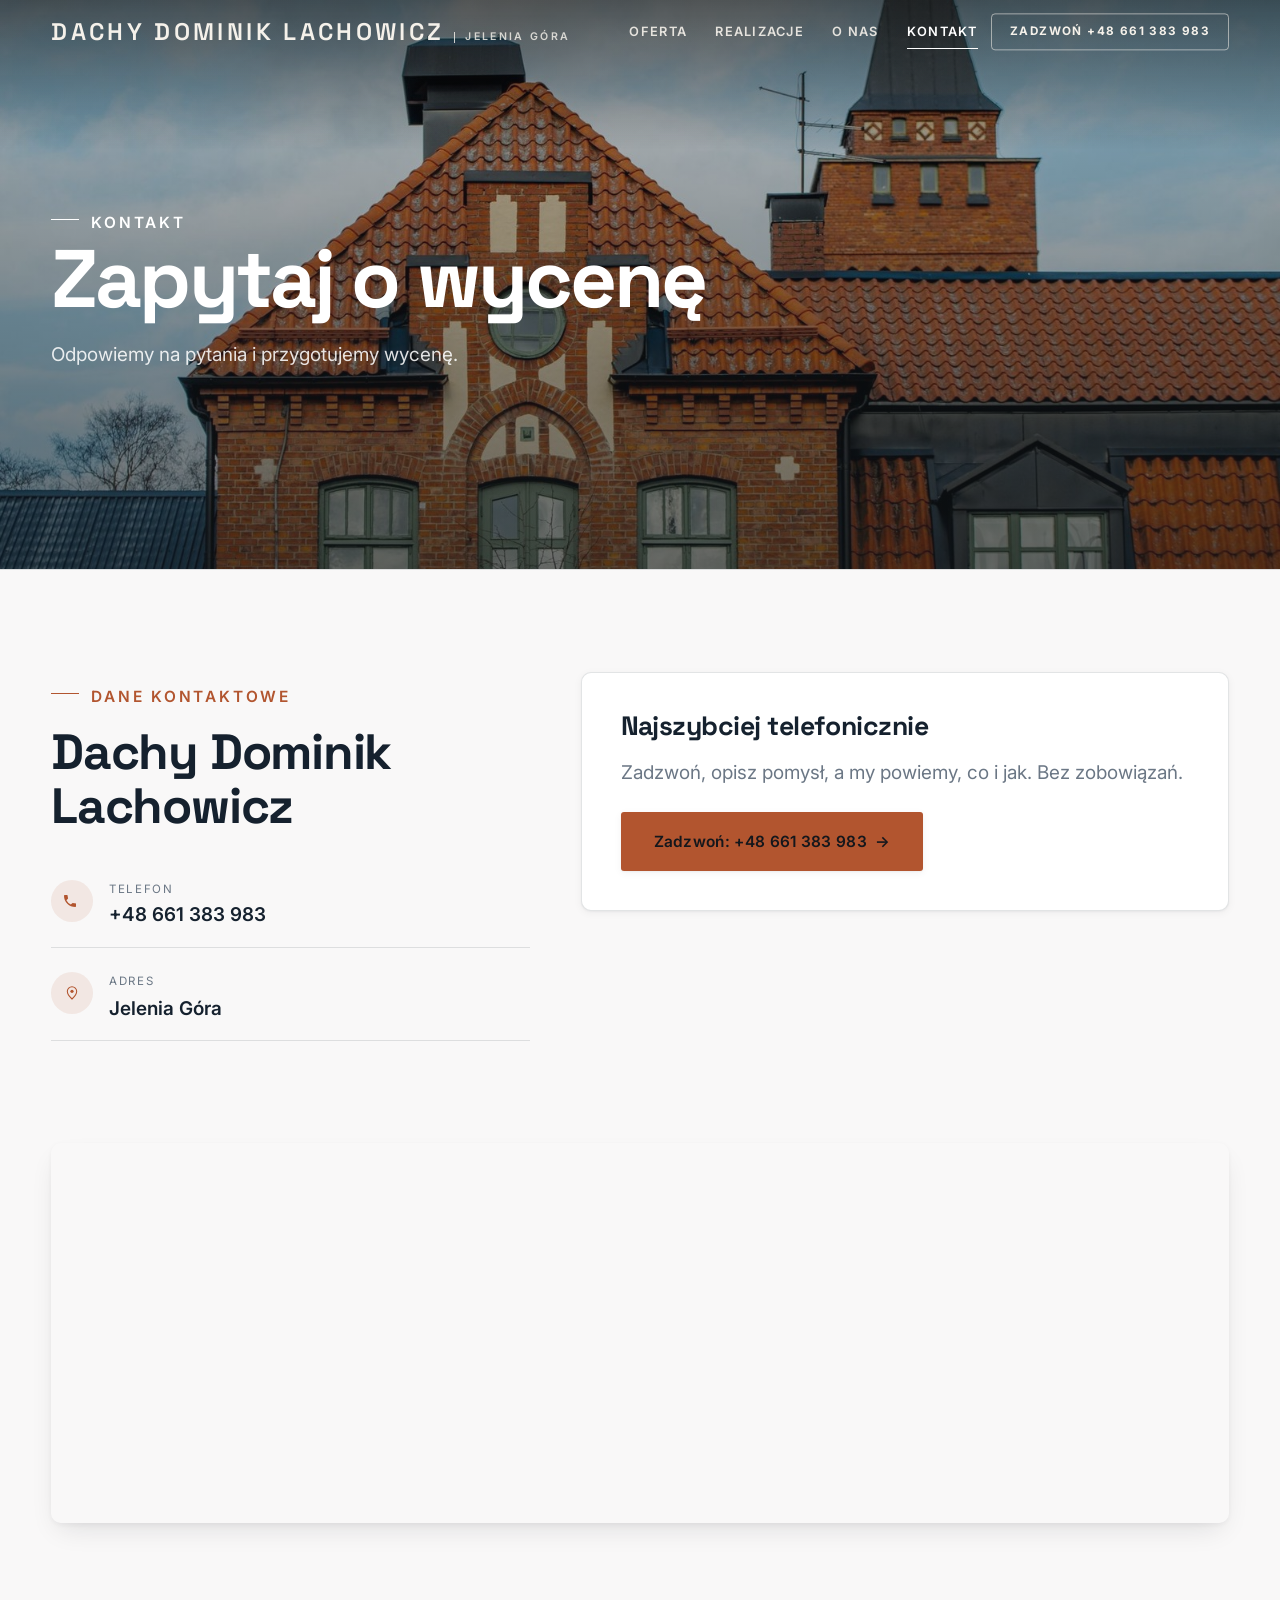
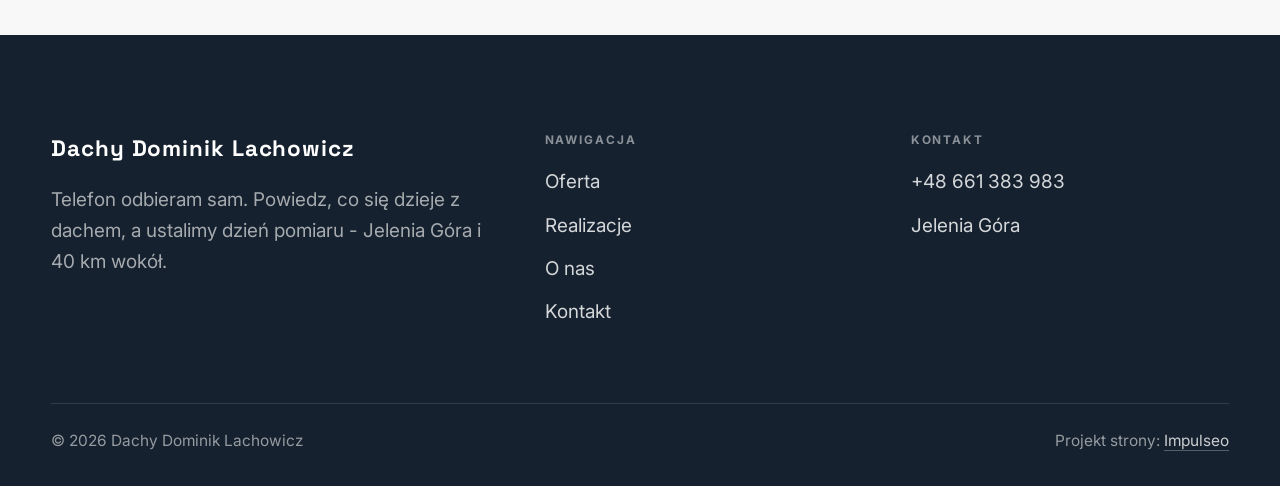
==== kontakt.html @ e2b8b0da "Strona demo: dachy-dominik-lachowicz" ====
<!DOCTYPE html>
<html lang="pl">
<head>
<meta charset="UTF-8">
<meta name="viewport" content="width=device-width, initial-scale=1.0">
<title>Kontakt - Dachy Dominik Lachowicz</title>
<meta name="description" content="Kontakt Dachy Dominik Lachowicz - Jelenia Góra">
<link rel="preconnect" href="https://fonts.googleapis.com">
<link rel="preconnect" href="https://fonts.gstatic.com" crossorigin>
<link href="https://fonts.googleapis.com/css2?family=Space+Grotesk:wght@500;600;700&family=Inter:wght@400;500;600&display=swap" rel="stylesheet">
<link rel="stylesheet" href="assets/styles.css">
</head>
<body>

<header class="nav">
  <div class="wrap nav-inner">
    <a class="brand" href="index.html"><span class="name">Dachy Dominik Lachowicz</span><span class="sub">Jelenia Góra</span></a>
    <nav class="nav-links">
      <a href="oferta.html">Oferta</a>
      <a href="realizacje.html">Realizacje</a>
      <a href="o-nas.html">O nas</a>
      <a href="kontakt.html" class="active">Kontakt</a>
      <a href="tel:+48661383983" class="btn btn-accent">Zadzwoń +48 661 383 983</a>
    </nav>
    <button class="nav-toggle" aria-label="Menu"><span></span><span></span><span></span></button>
  </div>
</header>

<section class="pagehead">
  <img src="img/g7.jpg" alt="Dachy Dominik Lachowicz - Zapytaj o wycenę">
  <div class="wrap">
    <span class="eyebrow">Kontakt</span>
    <h1>Zapytaj o wycenę</h1>
    <p>Odpowiemy na pytania i przygotujemy wycenę.</p>
  </div>
</section>
<section>
  <div class="wrap contact-grid">
    <div class="reveal">
      <span class="eyebrow">Dane kontaktowe</span>
      <h2 style="margin:var(--space-4) 0 var(--space-6)">Dachy Dominik Lachowicz</h2>
      <div class="info-list">
        <div class="info-row"><div class="ic"><svg class="ico-tel" width="16" height="16" viewBox="0 0 24 24" fill="none" aria-hidden="true"><path d="M6.6 10.8a15.5 15.5 0 0 0 6.6 6.6l2.2-2.2a1 1 0 0 1 1-.24 11.4 11.4 0 0 0 3.6.58 1 1 0 0 1 1 1V20a1 1 0 0 1-1 1A17 17 0 0 1 3 4a1 1 0 0 1 1-1h3.5a1 1 0 0 1 1 1c0 1.25.2 2.46.58 3.6a1 1 0 0 1-.25 1l-2.23 2.2Z" fill="currentColor"/></svg></div><div><div class="lbl">Telefon</div><a class="val" href="tel:+48661383983">+48 661 383 983</a></div></div>
        <div class="info-row"><div class="ic"><svg class="ico-pin" width="16" height="16" viewBox="0 0 24 24" fill="none" aria-hidden="true"><path d="M12 21s7-6.1 7-11.5A7 7 0 0 0 5 9.5C5 14.9 12 21 12 21Z" stroke="currentColor" stroke-width="1.6" fill="none"/><circle cx="12" cy="9.5" r="2.4" fill="currentColor"/></svg></div><div><div class="lbl">Adres</div><div class="val">Jelenia Góra</div></div></div>
      </div>
    </div>
    <div class="reveal">
      <div class="form">
        <h3 style="margin-bottom:var(--space-4)">Najszybciej telefonicznie</h3>
        <p class="muted" style="margin-bottom:var(--space-5)">Zadzwoń, opisz pomysł, a my powiemy, co i jak. Bez zobowiązań.</p>
        <a href="tel:+48661383983" class="btn btn-accent" style="justify-content:center">Zadzwoń: +48 661 383 983 <span class="arr">→</span></a>
      </div>
    </div>
  </div>
</section>
<section style="padding-top:0">
  <div class="wrap reveal">
    <iframe class="map" title="Dachy Dominik Lachowicz - Jelenia Góra" src="https://maps.google.com/maps?q=Dachy%20Dominik%20Lachowicz%20Jelenia%20G%C3%B3ra&z=15&output=embed" loading="lazy" referrerpolicy="no-referrer-when-downgrade"></iframe>
  </div>
</section>

<footer>
  <div class="wrap">
    <div class="foot-grid">
      <div class="foot-brand">
        <div class="name">Dachy Dominik Lachowicz</div>
        <p>Telefon odbieram sam. Powiedz, co się dzieje z dachem, a ustalimy dzień pomiaru - Jelenia Góra i 40 km wokół.</p>
      </div>
      <div class="foot-col">
        <h4>Nawigacja</h4>
        <a href="oferta.html">Oferta</a>
        <a href="realizacje.html">Realizacje</a>
        <a href="o-nas.html">O nas</a>
        <a href="kontakt.html">Kontakt</a>
      </div>
      <div class="foot-col">
        <h4>Kontakt</h4>
        <a href="tel:+48661383983">+48 661 383 983</a>
        <p>Jelenia Góra</p>
      </div>
    </div>
    <div class="foot-bot">
      <span>© 2026 Dachy Dominik Lachowicz</span>
      <span>Projekt strony: <a class="foot-credit" href="https://impulseo.pl" target="_blank" rel="noopener">Impulseo</a></span>
    </div>
  </div>
</footer>
<div class="sticky-call"><a class="sc-call" href="tel:+48661383983"><svg class="ico-tel" width="16" height="16" viewBox="0 0 24 24" fill="none" aria-hidden="true"><path d="M6.6 10.8a15.5 15.5 0 0 0 6.6 6.6l2.2-2.2a1 1 0 0 1 1-.24 11.4 11.4 0 0 0 3.6.58 1 1 0 0 1 1 1V20a1 1 0 0 1-1 1A17 17 0 0 1 3 4a1 1 0 0 1 1-1h3.5a1 1 0 0 1 1 1c0 1.25.2 2.46.58 3.6a1 1 0 0 1-.25 1l-2.23 2.2Z" fill="currentColor"/></svg> Zadzwoń</a><a class="sc-quote" href="kontakt.html">Bezpłatna wycena</a></div>

<script src="assets/main.js"></script>
</body>
</html>
---- assets/styles.css ----
/* ============================================================
   STOLBASZ — premium, architektoniczny B2B fit-out
   Jasna paleta, zero brązu. System wg premium-web-craft.
   Projekt strony: Impulseo (impulseo.pl)
   ============================================================ */

:root{
  /* PALETA — jasna, architektoniczna, chłodna */
  --paper:#F4F6F8;          /* główne tło */
  --paper-2:#E7EBEF;        /* sekcje alternatywne (chłodny jasny szary) */
  --paper-3:#E7EBEF;        /* delikatne wypełnienia */
  --ink:#15212E;            /* tekst główny — chłodny grafit */
  --ink-soft:#243443;       /* nagłówki drugorzędne */
  --muted:#6B7785;          /* tekst poboczny */
  --line:rgba(21,33,46,.12);/* hairline */
  --accent:#E8A317;         /* stonowany petrol-slate — jedyny akcent */
  --accent-d:#C9870C;
  --accent-soft:rgba(232,163,23,.10);
  --dark:#15212E;           /* sekcje ciemne (stopka/CTA) */

  /* ODSTĘPY — skala 4/8 */
  --space-1:4px; --space-2:8px; --space-3:12px; --space-4:16px; --space-5:24px;
  --space-6:32px; --space-7:48px; --space-8:64px; --space-9:96px; --space-10:128px;

  /* TYPOGRAFIA — fluid clamp() (skala podbita 16.07.2026: większe, czytelniejsze litery — uwaga Adama) */
  --text-sm:clamp(.9rem,.87rem + .12vw,1rem);
  --text-base:clamp(1.08rem,1.04rem + .18vw,1.2rem);
  --text-lg:clamp(1.24rem,1.15rem + .34vw,1.44rem);
  --text-h3:clamp(1.34rem,1.22rem + .55vw,1.66rem);
  --text-h2:clamp(2.1rem,1.66rem + 2.1vw,3.1rem);
  --text-h1:clamp(2.9rem,2.1rem + 4vw,5.1rem);

  /* PROMIENIE — architektoniczne, raczej ostre */
  --r-sm:3px; --r-md:6px; --r-lg:10px;

  /* RUCH */
  --ease:cubic-bezier(.25,.46,.45,.94); --dur:.24s;

  /* CIENIE — miękkie, warstwowe */
  --sh-sm:0 1px 2px rgba(16,24,32,.04), 0 2px 8px rgba(16,24,32,.05);
  --sh-md:0 2px 6px rgba(16,24,32,.05), 0 12px 28px -8px rgba(16,24,32,.12);
  --sh-lg:0 6px 14px rgba(16,24,32,.07), 0 26px 56px -18px rgba(16,24,32,.22);

  --hairline:1px solid var(--line);

  --font-display:'Space Grotesk','Inter',sans-serif;
  --font-body:'Inter',sans-serif;
}

*{box-sizing:border-box;margin:0;padding:0}
html{scroll-behavior:smooth}
body{
  font-family:var(--font-body);
  font-size:var(--text-base);
  line-height:1.65;
  color:var(--ink);
  background:var(--paper);
  -webkit-font-smoothing:antialiased;
  text-rendering:optimizeLegibility;
}
img{max-width:100%;display:block}
a{color:inherit;text-decoration:none}

.wrap{width:min(92%,1180px);margin-inline:auto}
section{padding-block:clamp(52px,6.5vw,96px)}

h1,h2,h3{font-family:var(--font-display);font-weight:700;line-height:1.08;letter-spacing:-.02em;color:var(--ink)}
h1{font-size:var(--text-h1);letter-spacing:-.035em}
h2{font-size:var(--text-h2);letter-spacing:-.025em}
h3{font-size:var(--text-h3)}
p{max-width:65ch}

.eyebrow{
  font-family:var(--font-body);
  font-size:var(--text-sm);
  font-weight:600;
  letter-spacing:.18em;
  text-transform:uppercase;
  color:var(--accent);
  display:inline-flex;align-items:center;gap:var(--space-3);
}
/* flex:none + margin-top = kreska trzyma się PIERWSZEJ linii. Wcześniej align-items:center
   centrowało ją względem całego bloku i przy zawinięciu (długi kicker typu
   „…WNĘTRZ · LESZNO · OD 2019") druga linia lądowała z brzydkim wcięciem. */
.eyebrow{align-items:flex-start}
.eyebrow>*,.eyebrow{text-wrap:balance}   /* dlugi kicker lamal sie na sierote typu samo „2019" w drugiej linii */
.eyebrow::before{content:"";width:28px;height:1px;background:var(--accent);display:inline-block;flex:none;margin-top:.62em}

.muted{color:var(--muted)}
.lead{font-size:var(--text-lg);line-height:1.55;color:var(--ink-soft);max-width:50ch}

/* ---------- BUTTONS ---------- */
.btn{
  display:inline-flex;align-items:center;gap:var(--space-2);
  font-weight:600;font-size:var(--text-sm);letter-spacing:.02em;
  padding:var(--space-4) var(--space-6);
  border-radius:var(--r-sm);
  transition:transform var(--dur) var(--ease),box-shadow var(--dur) var(--ease),background var(--dur) var(--ease);
  cursor:pointer;border:1px solid transparent;
}
.btn-accent{background:var(--accent);color:#fff;box-shadow:var(--sh-sm)}
.btn-accent:hover{background:var(--accent-d);transform:translateY(-2px);box-shadow:var(--sh-md)}
.btn-accent:active{transform:translateY(0);box-shadow:var(--sh-sm)}
.btn-ghost{background:transparent;color:var(--ink);border-color:var(--line)}
.btn-ghost:hover{border-color:var(--accent);color:var(--accent);transform:translateY(-2px)}
.btn-light{background:#fff;color:var(--ink);box-shadow:var(--sh-sm)}
.btn-light:hover{transform:translateY(-2px);box-shadow:var(--sh-md)}
.btn .arr{transition:transform var(--dur) var(--ease)}
.btn:hover .arr{transform:translateX(4px)}

/* ---------- NAV ---------- */
.nav{
  position:sticky;top:0;z-index:50;
  background:color-mix(in srgb,var(--paper) 88%,transparent);
  backdrop-filter:saturate(140%) blur(10px);
  border-bottom:var(--hairline);
}
.nav-inner{display:flex;align-items:center;justify-content:space-between;height:72px}
.brand{display:flex;flex-direction:column;line-height:1}
.brand .name{font-family:var(--font-display);font-weight:800;font-size:1.35rem;letter-spacing:.04em}
.brand .sub{font-size:.62rem;letter-spacing:.34em;text-transform:uppercase;color:var(--muted);margin-top:5px}
.nav-links{display:flex;align-items:center;gap:var(--space-6)}
.nav-links a{font-size:var(--text-sm);font-weight:500;color:var(--ink-soft);position:relative;padding-block:4px;transition:color var(--dur) var(--ease)}
.nav-links a::after{content:"";position:absolute;left:0;bottom:0;width:0;height:1.5px;background:var(--accent);transition:width var(--dur) var(--ease)}
.nav-links a:hover,.nav-links a.active{color:var(--ink)}
.nav-links a:hover::after,.nav-links a.active::after{width:100%}
.nav-links .btn{padding:var(--space-2) var(--space-5)}
/* przyciski w nav: właściwy kolor (przebij .nav-links a) + bez podkreślenia */
.nav-links a.btn-accent{color:#fff}
.nav-links a.btn-ghost,.nav-links a.btn-light{color:var(--ink)}
.nav-links a.btn::after{display:none}
.nav-toggle{display:none;background:none;border:none;cursor:pointer;flex-direction:column;gap:5px;padding:8px}
.nav-toggle span{width:24px;height:2px;background:var(--ink);transition:var(--dur)}

/* ---------- HERO (split) ---------- */
.hero{position:relative;overflow:hidden;border-bottom:var(--hairline)}
.hero-grid{display:grid;grid-template-columns:1.05fr .95fr;gap:clamp(24px,4vw,60px);align-items:center;
  padding-block:clamp(36px,4.5vw,64px)}
.hero-copy .eyebrow{margin-bottom:var(--space-5)}
.hero-copy h1{margin-bottom:var(--space-5)}
.hero-copy .lead{margin-bottom:var(--space-7)}
.hero-actions{display:flex;flex-wrap:wrap;gap:var(--space-4)}
.hero-art{position:relative;aspect-ratio:4/3;border-radius:var(--r-lg);overflow:hidden;box-shadow:var(--sh-lg)}
.hero-art img{width:100%;height:100%;object-fit:cover}
.hero-art::after{content:"";position:absolute;inset:0;background:linear-gradient(180deg,transparent 55%,rgba(18,24,28,.28))}
.hero-badge{position:absolute;left:var(--space-5);bottom:var(--space-5);z-index:2;
  background:rgba(252,252,251,.94);backdrop-filter:blur(4px);
  border-radius:var(--r-md);padding:var(--space-4) var(--space-5);box-shadow:var(--sh-md);max-width:78%}
.hero-badge strong{display:block;font-family:var(--font-display);font-size:1rem;letter-spacing:-.01em}
.hero-badge span{font-size:var(--text-sm);color:var(--muted)}

/* ---------- HERO duży / kinowy (strona główna) ---------- */
.hero-cine{position:relative;min-height:clamp(560px,82vh,840px);min-height:clamp(560px,82svh,840px);display:flex;align-items:center;overflow:hidden;border-bottom:var(--hairline)}
.hero-cine>img{position:absolute;inset:0;width:100%;height:100%;object-fit:cover;z-index:0}
.hero-cine::after{content:"";position:absolute;inset:0;z-index:1;
  background:linear-gradient(95deg,rgba(13,18,23,.86) 0%,rgba(13,18,23,.64) 32%,rgba(13,18,23,.24) 62%,rgba(13,18,23,.04) 100%)}
.hero-cine .wrap{position:relative;z-index:2;padding-block:var(--space-8)}
.hero-cine .hero-copy{max-width:660px}
.hero-cine .eyebrow{color:#fff;margin-bottom:var(--space-5)}
.hero-cine .eyebrow::before{background:#fff}
.hero-cine h1{color:#fff;margin-bottom:var(--space-5);font-size:clamp(2.9rem,2rem + 4.4vw,5.2rem);text-wrap:balance}
.hero-cine .lead{color:rgba(255,255,255,.92);max-width:48ch;margin-bottom:var(--space-7)}
.hero-cine .hero-actions{display:flex;flex-wrap:wrap;gap:var(--space-4)}
/* NISKIE OKNO (laptop z dokiem i paskami przeglądarki ma ~700-780 px wysokości widoku):
   H1 do 5.2rem + długi lead nie mieściły się i przyciski wypadały POD krawędź ekranu -
   klient widział stronę bez ani jednego CTA. Skalujemy w dół, zamiast przycinać treść. */
@media(min-width:821px) and (max-height:820px){
  .hero-cine{min-height:clamp(520px,94svh,780px)}
  .hero-cine .wrap{padding-block:var(--space-6)}
  .hero-cine h1{font-size:clamp(2.2rem,1.5rem + 2.6vw,3.6rem);margin-bottom:var(--space-4)}
  .hero-cine .eyebrow{margin-bottom:var(--space-4)}
  .hero-cine .lead{margin-bottom:var(--space-5);max-width:44ch}
}
@media(max-width:680px){
  .hero-cine{min-height:clamp(520px,76vh,640px);min-height:clamp(520px,76svh,640px);align-items:flex-end}
  .hero-cine::after{background:linear-gradient(0deg,rgba(13,18,23,.9) 6%,rgba(13,18,23,.45) 55%,rgba(13,18,23,.25) 100%)}
  .hero-cine .wrap{padding-bottom:var(--space-9)}
  /* TELEFON (~90% oglądających): lead potrafił zająć 8 linii i zepchnąć CTA poza pierwszy ekran.
     Zwężamy interlinię i skalę - treści nie ucinamy, bo to ona sprzedaje. */
  .hero-cine .lead{font-size:.98rem;line-height:1.5;margin-bottom:var(--space-5)}
  .hero-cine .eyebrow{font-size:.72rem;letter-spacing:.13em;margin-bottom:var(--space-4)}
  .hero-cine .eyebrow::before{width:20px}
  .hero-cine h1{margin-bottom:var(--space-4)}
}

/* full-bleed hero variant (podstrony) */
.pagehead{position:relative;min-height:46vh;min-height:46svh;display:flex;align-items:flex-end;overflow:hidden;border-bottom:var(--hairline)}
.pagehead img{position:absolute;inset:0;width:100%;height:100%;object-fit:cover}
.pagehead::after{content:"";position:absolute;inset:0;background:linear-gradient(180deg,rgba(18,24,28,.25),rgba(18,24,28,.62))}
.pagehead .wrap{position:relative;z-index:2;padding-block:var(--space-9);color:#fff}
.pagehead h1{color:#fff;max-width:18ch}
.pagehead .eyebrow{color:#fff}
.pagehead .eyebrow::before{background:#fff}
.pagehead p{color:rgba(255,255,255,.86);margin-top:var(--space-4);max-width:54ch}

/* ---------- STRIP (pasek skrótów / liczby) ---------- */
.strip{background:var(--dark);color:#fff}
.strip .wrap{display:grid;grid-template-columns:repeat(4,1fr);gap:var(--space-6);padding-block:var(--space-8)}
.strip .item .k{font-family:var(--font-display);font-size:clamp(1.6rem,1.2rem + 1.4vw,2.4rem);font-weight:800;letter-spacing:-.02em;color:#fff}
.strip .item .v{font-size:var(--text-sm);color:rgba(255,255,255,.66);margin-top:var(--space-2);line-height:1.45}
.strip .item{border-left:2px solid var(--accent);padding-left:var(--space-5)}

/* ---------- SECTION HEAD ---------- */
.head{max-width:48rem;margin-bottom:var(--space-8)}
.head.center{margin-inline:auto;text-align:center}
.head .eyebrow{margin-bottom:var(--space-4)}
.head h2{margin-bottom:var(--space-4)}
.head p{color:var(--muted);font-size:var(--text-lg);line-height:1.55}
.head.center p{margin-inline:auto}

/* ---------- INTRO SPLIT ---------- */
.split{display:grid;grid-template-columns:.92fr 1.08fr;gap:clamp(28px,5vw,80px);align-items:center}
.split.rev{grid-template-columns:1.08fr .92fr}
.split.rev .split-art{order:-1}
.split-art{position:relative;aspect-ratio:5/4;border-radius:var(--r-lg);overflow:hidden;box-shadow:var(--sh-lg)}
.split-art img{width:100%;height:100%;object-fit:cover}
.split-copy h2{margin-bottom:var(--space-5)}
.split-copy p+p{margin-top:var(--space-4)}
.split-copy .btn{margin-top:var(--space-6)}

/* ---------- SERVICES (zakres) ---------- */
.svc-grid{display:grid;grid-template-columns:repeat(auto-fit,minmax(280px,1fr));gap:var(--space-5)}
.svc{background:#fff;border:var(--hairline);border-radius:var(--r-md);padding:var(--space-7) var(--space-6);
  transition:transform var(--dur) var(--ease),box-shadow var(--dur) var(--ease),border-color var(--dur) var(--ease);
  position:relative;overflow:hidden}
.svc::before{content:"";position:absolute;left:0;top:0;width:3px;height:0;background:var(--accent);transition:height var(--dur) var(--ease)}
.svc:hover{transform:translateY(-4px);box-shadow:var(--sh-md);border-color:transparent}
.svc:hover::before{height:100%}
.svc .ic{font-family:var(--font-display);font-size:.8rem;font-weight:700;letter-spacing:.12em;color:var(--accent);margin-bottom:var(--space-4)}
.svc h3{margin-bottom:var(--space-3);font-size:1.22rem}
.svc p{color:var(--muted);font-size:var(--text-base);line-height:1.6}

/* big detailed service rows */
.svc-row{display:grid;grid-template-columns:.8fr 1.2fr;gap:clamp(20px,4vw,60px);align-items:center;padding-block:var(--space-8)}
.svc-row+.svc-row{border-top:var(--hairline)}
.svc-row.rev{grid-template-columns:1.2fr .8fr}
/* Naprzemienny układ wierszy oferty: co drugi wiersz ma zdjęcie po PRAWEJ.
   Było `order:-1` — martwy kod, bo zdjęcie i tak jest pierwszym dzieckiem w HTML,
   więc wszystkie wiersze wyglądały identycznie (zdjęcie zawsze z lewej), a `rev`
   zmieniało tylko szerokość kolumn. Znalezione 29.07.2026 przy różnicowaniu kierunków
   animacji (pomiar pozycji: art.mid 390/502 przy row.mid 756 — zawsze lewa strona). */
.svc-row.rev .svc-row-art{order:2}
.svc-row-art{aspect-ratio:4/3;border-radius:var(--r-md);overflow:hidden;box-shadow:var(--sh-md)}
.svc-row-art img{width:100%;height:100%;object-fit:cover}
.svc-row h3{font-size:1.5rem;margin-bottom:var(--space-4)}
.svc-row .num{font-family:var(--font-display);font-size:.85rem;font-weight:700;letter-spacing:.14em;color:var(--accent);display:block;margin-bottom:var(--space-3)}
.svc-row ul{list-style:none;margin-top:var(--space-4);display:flex;flex-direction:column;gap:var(--space-2)}
.svc-row li{position:relative;padding-left:var(--space-5);color:var(--muted);font-size:var(--text-base)}
.svc-row li::before{content:"";position:absolute;left:0;top:.62em;width:8px;height:1px;background:var(--accent)}

/* ---------- GALLERY (realizacje) ---------- */
.gallery{display:grid;grid-template-columns:repeat(12,1fr);gap:var(--space-4);grid-auto-rows:200px}
/* GALERIA MASONRY — pionowe zdjęcia (portrety beauty/wellness) bez przycinania: kolumny, height auto */
.gallery-masonry{column-count:3;column-gap:var(--space-4)}
@media(max-width:900px){.gallery-masonry{column-count:2}}
@media(max-width:560px){.gallery-masonry{column-count:1}}
.gallery-masonry .m-tile{break-inside:avoid;margin:0 0 var(--space-4);padding:0;position:relative;overflow:hidden;border-radius:var(--r-md);border:1px solid var(--line)}
.gallery-masonry .m-tile img{width:100%;height:auto;display:block}
.gallery-masonry .m-tile .cap{position:absolute;left:0;right:0;bottom:0;padding:var(--space-4);color:#fff;background:linear-gradient(0deg,rgba(0,0,0,.55),transparent);font-size:var(--text-sm)}
.gallery-masonry .m-tile .cap small{display:block;font-weight:400;opacity:.78;letter-spacing:.04em;text-transform:uppercase;font-size:.66rem;margin-top:3px}
.tile{position:relative;overflow:hidden;border-radius:var(--r-md);box-shadow:var(--sh-sm);
  transition:transform var(--dur) var(--ease),box-shadow var(--dur) var(--ease)}
.tile img{width:100%;height:100%;object-fit:cover;transition:transform .6s var(--ease)}
.tile:hover{box-shadow:var(--sh-md)}
.tile:hover img{transform:scale(1.05)}
.tile .cap{position:absolute;left:0;right:0;bottom:0;padding:var(--space-5) var(--space-4) var(--space-4);
  background:linear-gradient(transparent,rgba(18,24,28,.78));color:#fff;
  font-size:var(--text-sm);font-weight:600;letter-spacing:.01em;
  opacity:0;transform:translateY(8px);transition:var(--dur) var(--ease)}
.tile:hover .cap{opacity:1;transform:translateY(0)}
.tile .cap small{display:block;font-weight:400;opacity:.78;letter-spacing:.04em;text-transform:uppercase;font-size:.66rem;margin-top:3px}
/* bento spans */
.t-wide{grid-column:span 6}
.t-tall{grid-column:span 6;grid-row:span 2}
.t-std{grid-column:span 6}
.t-third{grid-column:span 4}
.t-two3{grid-column:span 8}

/* ---------- TRUST / WIARYGODNOŚĆ ---------- */
.trust{background:var(--paper-2)}
.trust-grid{display:grid;grid-template-columns:repeat(auto-fit,minmax(240px,1fr));gap:var(--space-5);margin-top:var(--space-7)}
.trust-card{background:#fff;border-radius:var(--r-md);padding:var(--space-7) var(--space-6);box-shadow:var(--sh-sm);border-top:3px solid var(--accent)}
.trust-card .big{font-family:var(--font-display);font-size:clamp(1.8rem,1.3rem + 1.6vw,2.6rem);font-weight:800;letter-spacing:-.02em;color:var(--ink);line-height:1}
.trust-card h3{font-size:1.12rem;margin:var(--space-3) 0 var(--space-2)}
.trust-card p{color:var(--muted);font-size:var(--text-base);line-height:1.55}

/* ---------- CTA band ---------- */
.cta{background:var(--dark);color:#fff;position:relative;overflow:hidden}
.cta .wrap{display:grid;grid-template-columns:1.4fr .6fr;gap:var(--space-7);align-items:center;position:relative;z-index:2}
.cta h2{color:#fff;max-width:20ch}
.cta p{color:rgba(255,255,255,.74);margin-top:var(--space-4)}
.cta-actions{display:flex;flex-direction:column;gap:var(--space-3);align-items:flex-start}
.cta::before{content:"";position:absolute;right:-80px;top:-80px;width:360px;height:360px;border-radius:50%;
  background:radial-gradient(circle,var(--accent-soft),transparent 70%)}

/* ---------- CONTACT ---------- */
.contact-grid{display:grid;grid-template-columns:.85fr 1.15fr;gap:clamp(28px,4vw,56px);align-items:start}
.info-list{display:flex;flex-direction:column;gap:var(--space-2)}
.info-row{display:flex;gap:var(--space-4);align-items:flex-start;padding-block:var(--space-4);border-bottom:var(--hairline)}
.info-row .ic{flex:none;width:42px;height:42px;display:grid;place-items:center;border-radius:50%;
  background:var(--accent-soft);color:var(--accent);font-size:1.05rem}
.info-row .lbl{font-size:.72rem;letter-spacing:.14em;text-transform:uppercase;color:var(--muted)}
.info-row .val{font-weight:600;font-size:var(--text-base);margin-top:2px}
.info-row a.val:hover{color:var(--accent)}
.map{border:none;border-radius:var(--r-lg);box-shadow:var(--sh-md);width:100%;height:100%;min-height:380px;filter:grayscale(.2) contrast(1.02)}
.form{background:#fff;border:var(--hairline);border-radius:var(--r-lg);padding:clamp(24px,3vw,40px);box-shadow:var(--sh-sm)}
.form .fld{margin-bottom:var(--space-5)}
.form label{display:block;font-size:var(--text-sm);font-weight:600;margin-bottom:var(--space-2)}
.form input,.form textarea{width:100%;font-family:inherit;font-size:var(--text-base);color:var(--ink);
  padding:var(--space-4);border:var(--hairline);border-radius:var(--r-sm);background:var(--paper);transition:border-color var(--dur)}
.form input:focus,.form textarea:focus{outline:none;border-color:var(--accent);background:#fff}
.form textarea{resize:vertical;min-height:120px}
.form .note{font-size:var(--text-sm);color:var(--muted);margin-top:var(--space-3)}

/* ---------- FOOTER ---------- */
footer{background:var(--dark);color:#fff;padding-block:var(--space-9) var(--space-6)}
.foot-grid{display:grid;grid-template-columns:1.4fr 1fr 1fr;gap:var(--space-7);margin-bottom:var(--space-8)}
.foot-brand .name{font-family:var(--font-display);font-weight:800;font-size:1.4rem;letter-spacing:.04em}
.foot-brand p{color:rgba(255,255,255,.62);margin-top:var(--space-4);font-size:var(--text-base);max-width:38ch}
.foot-col h4{font-size:.74rem;letter-spacing:.16em;text-transform:uppercase;color:rgba(255,255,255,.5);margin-bottom:var(--space-4)}
.foot-col a,.foot-col p{display:block;color:rgba(255,255,255,.82);font-size:var(--text-base);margin-bottom:var(--space-3)}
.foot-col a:hover{color:#fff}
.foot-bot{border-top:1px solid rgba(255,255,255,.12);padding-top:var(--space-5);display:flex;justify-content:space-between;flex-wrap:wrap;gap:var(--space-3);
  font-size:var(--text-sm);color:rgba(255,255,255,.55)}
.foot-bot a:hover{color:#fff}
/* Podpis w stopce = klikalny link do impulseo.pl (31.07.2026). Ma być WIDOCZNIE klikalny,
   ale nie krzyczeć - stąd sam kolor jaśniejszy + delikatne podkreślenie na najeździe. */
.foot-bot a.foot-credit{color:rgba(255,255,255,.78);text-decoration:none;border-bottom:1px solid rgba(255,255,255,.28)}
.foot-bot a.foot-credit:hover{color:#fff;border-bottom-color:#fff}

/* ---------- REVEAL ---------- */
.reveal{opacity:0;transform:translateY(22px);transition:opacity .6s var(--ease),transform .6s var(--ease)}
.reveal.in{opacity:1;transform:none}

/* ---------- RESPONSIVE ---------- */
@media(max-width:920px){
  .hero-grid,.split,.split.rev,.svc-row,.svc-row.rev,.cta .wrap,.contact-grid,.foot-grid{grid-template-columns:1fr}
  .split.rev .split-art,.svc-row.rev .svc-row-art{order:0}
  .hero-art{aspect-ratio:16/10;max-height:420px}
  .strip .wrap{grid-template-columns:repeat(2,1fr);gap:var(--space-7)}
  .gallery{grid-auto-rows:180px}
  .t-wide,.t-tall,.t-std,.t-third,.t-two3{grid-column:span 6}
  .t-tall{grid-row:span 1}
  .cta-actions{flex-direction:row;flex-wrap:wrap}
  .foot-grid{gap:var(--space-6)}
}
@media(max-width:680px){
  .nav-links{position:fixed;inset:72px 0 auto 0;background:var(--paper);flex-direction:column;align-items:stretch;
    gap:0;padding:var(--space-4) 6%;border-bottom:var(--hairline);box-shadow:var(--sh-md);
    transform:translateY(-120%);transition:transform var(--dur) var(--ease)}
  .nav-links.open{transform:translateY(0)}
  .nav-links a{padding-block:var(--space-4);border-bottom:var(--hairline)}
  .nav-links .btn{margin-top:var(--space-3);justify-content:center}
  .nav-toggle{display:flex}
  .strip .wrap{grid-template-columns:1fr}
  .gallery{grid-template-columns:repeat(6,1fr)}
  .foot-grid{grid-template-columns:1fr}
}
@media(prefers-reduced-motion:reduce){
  *{animation-duration:.01ms!important;transition:none!important}
  .reveal{opacity:1!important;transform:none!important}
  html{scroll-behavior:auto}
}

/* ============================================================
   PREMIUM LAYER — destylat deep-researchu branż (anty-AI, spokój).
   Zmienne STOLBASZ (--accent/--ink/--paper/--line/--dark). Ruch ledwo
   zauważalny, krzywa cubic-bezier(.16,.84,.44,1); prefers-reduced-motion
   pokryte blanketem wyżej. Karty hairline zamiast cieni = #1 sygnał „nie-AI".
   ============================================================ */

/* więcej oddechu między sekcjami (liderzy: 110-130px) */
section{padding-block:clamp(64px,8vw,128px)}

/* 1) Aksamitny reveal — dłuższa, miękka krzywa zamiast „skoku" */
.reveal{transition:opacity .9s cubic-bezier(.16,.84,.44,1),transform .9s cubic-bezier(.16,.84,.44,1);will-change:opacity,transform}
/* stagger TYLKO w galerii (tam pozycja = porządek dzieci) */
.gallery .reveal:nth-child(2){transition-delay:.07s}
.gallery .reveal:nth-child(3){transition-delay:.14s}
.gallery .reveal:nth-child(4){transition-delay:.21s}
.gallery .reveal:nth-child(5){transition-delay:.28s}
.gallery .reveal:nth-child(6){transition-delay:.35s}

/* 2) Hero STATYCZNY na .hero-cine — Ken Burns CAŁKIEM WYŁĄCZONY 26.06 (3. zgłoszenie Szymona).
   GENEZA: animowanie scale na <img> hero z teksturami (cegły/framugi) re-samplinguje obraz
   klatka po klatce → na części ekranów drobne drganie/shimmer = „heroshot się trzęsie".
   translateY usunięto wcześniej, scale-only + will-change/GPU NIE wystarczyły do GWARANCJI gładkości.
   Krzysztof zażądał pewności („make sure, że błąd się nie pojawi") > efekt. Zero animacji = 0% drgania.
   Delikatny zoom zostaje TYLKO w pełnoekranowych hero gastro/studio (hg-bg/hs-bg — tło, inny
   mechanizm, chwalone, nigdy nie zgłaszane). NIE wracać do KB na .hero-cine bez realnego testu
   na sprzęcie klienta — to ryzyko regresji „trzęsienia”. */
/* BEZPIECZNY "wow" na hero = jednorazowy FADE-IN (opacity), nie zoom.
   opacity nie dotyka bitmapy → gładkie na KAŻDYM zdjęciu/ekranie/GPU, zero ryzyka migotania.
   Geometryczny ruch (scale/translate) na .hero-cine jest ZAKAZANY (bramka pilnuje). */
@keyframes heroFade{from{opacity:0}to{opacity:1}}
.hero-cine>img{transform:none;animation:heroFade 1.1s ease-out both}

/* 3) Akcentowy hairline pod nagłówkiem sekcji, który „rysuje się" przy wejściu */
.head h2{position:relative;padding-bottom:18px}
.head h2::after{content:"";position:absolute;left:0;bottom:0;height:1px;width:0;background:var(--accent);transition:width 1s cubic-bezier(.16,.84,.44,1) .15s}
.head.center h2::after{left:50%;transform:translateX(-50%)}
.head.reveal.in h2::after,.head.center.reveal.in h2::after{width:54px}

/* 4) Karty HAIRLINE zamiast cieni/zaokrągleń (najmocniejszy anty-AI detal) */
.svc{background:transparent;border:1px solid var(--line);border-radius:var(--r-sm);box-shadow:none}
.svc:hover{box-shadow:none;border-color:var(--accent);transform:translateY(-3px)}
.trust-card{background:transparent;box-shadow:none;border:1px solid var(--line);border-top:2px solid var(--accent);border-radius:var(--r-sm)}
.tile{box-shadow:none;border-radius:var(--r-sm)}
.tile:hover{box-shadow:none}

/* 5) Sticky-nav kondensuje się po przewinięciu (sygnał dopracowania) */
.nav{transition:box-shadow .4s ease,background .4s ease}
.nav.is-stuck{box-shadow:0 1px 0 var(--line),0 14px 30px -24px rgba(0,0,0,.45)}
.nav-inner{transition:height .35s var(--ease)}
.nav.is-stuck .nav-inner{height:60px}

/* 6) MANIFESTO — pełnoekranowy cytat-bohater (zastępuje generyczne „Dlaczego my") */
.manifesto{background:var(--paper-2);text-align:center}
.manifesto .wrap{max-width:60rem}
.manifesto p{font-family:var(--font-display);font-style:italic;font-size:clamp(1.6rem,1rem + 2.4vw,2.8rem);line-height:1.32;color:var(--ink-soft);margin-inline:auto;max-width:26ch;position:relative;padding-top:var(--space-8)}
.manifesto p::before{content:"";position:absolute;top:0;left:50%;transform:translateX(-50%);width:54px;height:1px;background:var(--accent)}
.manifesto p span{color:var(--accent);font-style:italic}

/* 7) GATEWAYS — 3 duże bramy-zdjęcia (zamiast paska menu usług) */
.gateways{display:grid;grid-template-columns:repeat(3,1fr);gap:var(--space-4)}
.gateway{position:relative;aspect-ratio:3/4;overflow:hidden;border-radius:var(--r-sm);display:block}
.gateway img{width:100%;height:100%;object-fit:cover;transition:transform .8s var(--ease),filter .5s var(--ease)}
.gateway::after{content:"";position:absolute;inset:0;background:linear-gradient(180deg,transparent 38%,rgba(18,24,28,.74))}
.gateway:hover img{transform:scale(1.05);filter:brightness(1.05)}
.gateway .g-ttl{position:absolute;left:0;right:0;bottom:0;z-index:2;padding:var(--space-6) var(--space-5);color:#fff;font-family:var(--font-display);font-size:1.45rem;letter-spacing:-.01em;line-height:1.15}
.gateway .g-ttl small{display:block;font-family:var(--font-body);font-size:var(--text-sm);font-weight:400;opacity:.82;letter-spacing:.03em;margin-top:5px}
@media(max-width:760px){.gateways{grid-template-columns:1fr}.gateway{aspect-ratio:16/10}}

/* 8) LOGO klienta w nagłówku (gdy podane --logo) */
/* 52px domyślnie (feedback Bartka 06.07.2026: 40px ginęło, uwaga padła 3x; ~56px sprawdzone na żywym demie anna-borowiec-makeup) */
.brand-logo{height:64px;width:auto;max-width:300px;object-fit:contain;display:block}
.nav.is-stuck .brand-logo{height:52px}
@media(max-width:680px){.brand-logo{height:46px;max-width:210px}}


/* === RWD: nagłówki na wąskich ekranach (dodane 17.07.2026 razem z fixem clamp) ===
   Po przywróceniu działania clamp() dolna granica --text-h1 (2.9rem) rozpychała
   dokument przy długich polskich słowach na telefonach. Tu ją zjeżdżamy. */
@media (max-width:560px){
  :root{
    --text-h1:clamp(1.9rem, 1.15rem + 4.4vw, 2.7rem);
    --text-h2:clamp(1.5rem, 1rem + 3vw, 2.1rem);
  }
  .hero-cine h1{font-size:clamp(1.9rem, 1.15rem + 4.4vw, 2.7rem)}
  h1,h2{overflow-wrap:break-word}
}

/* GODZINY (godziny_grid z briefu) — dzień po lewej, godziny po prawej. Wcześniej BRAK stylu
   powodował sklejenie "Poniedziałek-Piątek8:00-20:00" (dodane 2026-07-21). Neutralne dla dem bez grafiku. */
.godz{display:flex;flex-direction:column;gap:2px;max-width:440px;margin-top:8px}
.godz-row{display:flex;justify-content:space-between;align-items:baseline;gap:24px;padding:10px 0;border-bottom:1px solid var(--line)}
.godz-row:last-child{border-bottom:0}
.godz-row b{font-weight:600;color:var(--ink)}
.godz-row span{color:var(--muted);white-space:nowrap}

/* === rodzina: fachowcy === */
/* ============================================================
   RODZINA: FACHOWCY (hydraulik/elektryk/remont/brukarstwo/ogrodzenia)
   Doklejane NA WIERZCH base.css. Dziedziczy paletę/fonty skórki (trade/elektryk).
   Filozofia: telefon-bohater + zaufanie + „bezpłatna wycena". Spokój, nie krzyk.
   (count-up i podwójny iframe mapy świadomie pominięte - krytyka blueprintu.)
   ============================================================ */

/* --- PROCES - oś „jak pracujemy" (podpis rodziny, czego nie ma w meblach) --- */
.proces{background:var(--paper-2)}
.proces-line{list-style:none;display:grid;grid-template-columns:repeat(4,1fr);gap:var(--space-5);position:relative;margin:0;padding:0}
.proces-line li{position:relative;padding-top:var(--space-7)}
.proces-line li::before{content:"";position:absolute;top:14px;left:0;right:0;height:1px;background:var(--line)}
.proces-line li:last-child::before{right:50%}
.proces-line li:first-child::before{left:50%}
.proces-line li::after{content:"";position:absolute;top:9px;left:calc(50% - 6px);width:11px;height:11px;border-radius:50%;background:var(--accent);box-shadow:0 0 0 4px var(--paper-2)}
.proces-line .pno{font-family:var(--font-display);font-weight:800;font-size:1.5rem;color:var(--accent);letter-spacing:-.02em;display:block;margin-bottom:var(--space-3);text-align:center}
.proces-line h3{font-size:1.1rem;margin-bottom:var(--space-2);text-align:center}
.proces-line p{color:var(--muted);font-size:var(--text-sm);line-height:1.5;text-align:center;max-width:26ch;margin-inline:auto}
@media(max-width:820px){
  .proces-line{grid-template-columns:1fr;gap:0}
  .proces-line li{padding:var(--space-5) 0 var(--space-5) var(--space-7)}
  .proces-line li::before{left:5px;right:auto;top:0;bottom:0;width:1px;height:auto}
  .proces-line li:first-child::before,.proces-line li:last-child::before{left:5px;right:auto}
  .proces-line li::after{top:var(--space-6);left:0}
  .proces-line .pno,.proces-line h3,.proces-line p{text-align:left;margin-inline:0}
}

/* --- OBSZAR DZIAŁANIA - lokalność (chipy z REALNEGO miasta, bez drugiego iframe) --- */
.obszar .head{text-align:center;margin-inline:auto}
.obszar .head .eyebrow{justify-content:center}
.obszar-list{list-style:none;display:flex;flex-wrap:wrap;justify-content:center;gap:var(--space-3);margin:0;padding:0;max-width:60rem;margin-inline:auto}
.obszar-list li{border:1px solid var(--line);border-radius:999px;padding:var(--space-2) var(--space-5);
  font-size:var(--text-sm);font-weight:600;color:var(--ink-soft);transition:border-color .24s var(--ease),color .24s var(--ease)}
.obszar-list li:hover{border-color:var(--accent);color:var(--accent)}
.obszar-list li.is-home{background:var(--accent);border-color:var(--accent);color:#fff}

/* --- STICKY-CALL - dolny pasek mobile (najważniejszy konwerter tej rodziny) --- */
.sticky-call{display:none}
@media(max-width:820px){
  .sticky-call{display:grid;grid-template-columns:1fr 1fr;gap:1px;position:fixed;left:0;right:0;bottom:0;z-index:90;
    background:var(--line);box-shadow:0 -6px 20px -10px rgba(0,0,0,.4)}
  .sticky-call a{padding:15px 8px;text-align:center;font-weight:700;font-size:.95rem;letter-spacing:.01em}
  .sc-call{background:var(--accent);color:#fff}
  .sc-quote{background:var(--paper);color:var(--ink)}
  body{padding-bottom:56px}
}

/* --- Blok „Awaria? Dzwoń” (opcjonalny, hydraulik/elektryk) --- */
.awaria{background:var(--dark);color:#fff}
.awaria .wrap{display:flex;flex-wrap:wrap;align-items:center;justify-content:space-between;gap:var(--space-5);padding-block:var(--space-7)}
.awaria h3{color:#fff;font-size:clamp(1.3rem,1rem + 1.2vw,1.8rem)}
.awaria p{color:rgba(255,255,255,.72);margin-top:var(--space-2)}
.awaria .btn-accent{white-space:nowrap}

/* === CERTYFIKATY / CZYM PRACUJEMY (gated: renderuje sie tylko gdy brief poda certy/marki/gwarancja) - mocny lever dla dekarzy === */
.auto-marki .marki-list{display:flex;flex-wrap:wrap;justify-content:center;gap:clamp(.8rem,2.5vw,1.6rem);list-style:none;margin:var(--space-7) 0 0;padding:0}
.auto-marki .marki-list li{font-family:var(--font-display);text-transform:uppercase;letter-spacing:.12em;font-weight:600;
  font-size:clamp(.82rem,1.5vw,1rem);color:var(--ink-soft);padding:.5rem 1rem;border:1px solid var(--line);border-radius:var(--r-sm)}
.marki-gwar{text-align:center;color:var(--muted);font-size:var(--text-sm);margin-top:var(--space-6)}

/* ============================================================
   FAZA 3 - OSOBNY UKŁAD FACHOWCY (research wf_e4ed63db + krytyka z policzonym WCAG). Doklejane na wierzch.
   Tożsamość: ZAUFANIE + DUŻY TELEFON + DOWÓD. Dwublok hero (zdjęcie | lity panel), bezpośrednio, solidnie.
   ============================================================ */

/* --- P0 KONTRAST: bursztyn jako TEKST na jasnym = 2.0 FAIL (policzone). Naprawy (bursztyn->ciemny tekst / ink). --- */
.btn-accent{color:#14171c}                                  /* bursztyn + ciemny tekst = 8.28 PASS */
.sticky-call .sc-call{color:#14171c}                        /* sticky bursztyn + ciemny tekst */
.obszar-list li.is-home{background:var(--ink);border-color:var(--ink);color:#fff}  /* było bursztyn+biel 2.17 -> ink+biel 16.29 */
.proces-line .pno{color:var(--ink-soft)}                    /* numery procesu: było bursztyn 2.0 -> ink-soft (czytelne); kropka osi zostaje bursztyn (grafika) */

/* --- Ikona telefonu (uzywana w hero hf-phone-num; nav styluje silnik NAV NOBU) --- */
.ico-tel{vertical-align:-2px;margin-right:.3em}

/* === HERO FACHOWCY — WARIANT A „PEŁNY EKRAN" (wybór K. 27.07.2026; zastąpił dwublok 46%/54%).
   Powód zmiany: stary dwublok nie dobijał do końca ekranu (zostawał pusty pas nad promise-bar),
   zdjęcie było ucięte w wąski pasek, a dowód (ocena/gwarancja) siedział dopiero niżej w trust-bar.
   Teraz: zdjęcie na pełny ekran + gradient od lewej (tekst czytelny NIE przez wycięty panel,
   tylko przez policzony overlay), gigant-telefon, dowód w pierwszym ekranie.
   Zdjęcie zostaje PIERWSZYM dzieckiem sekcji (blur-guard + mobilny fallback). STATYCZNE, bez Ken Burns.
   Poprzednia wersja: fachowcy.css.bak-20260727-201952-przed-heroA === */
.hero-fach{position:relative;isolation:isolate;display:flex;align-items:center;
  min-height:clamp(560px,92vh,900px);min-height:clamp(560px,92svh,900px)}
.hf-photo{position:absolute;inset:0;width:100%;height:100%;object-fit:cover;display:block;
  background:var(--dark);z-index:-2}                          /* EAGER, bez animacji (zero janku) */
/* Gradient trzyma ciemno DO ~62% szerokości, bo dotąd sięga najdłuższa linia tekstu (.hf-inner 46rem).
   Wcześniejsza wersja jaśniała już od 34% i końcówki linii lądowały na jasnym tle. */
.hero-fach::after{content:"";position:absolute;inset:0;z-index:-1;
  background:linear-gradient(102deg,rgba(14,17,21,.95) 0%,rgba(14,17,21,.9) 30%,rgba(14,17,21,.74) 55%,rgba(14,17,21,.4) 78%,rgba(14,17,21,.26) 100%)}
.hf-panel{width:min(92%,1180px);margin-inline:auto;color:#fff;   /* ta sama miara co .wrap w base.css */
  padding:clamp(6.5rem,13vh,9rem) 0 clamp(2.6rem,6vh,3.6rem)}
.hf-inner{max-width:46rem}
/* Akcent SKÓRKI rozjaśniony do czytelności na ciemnym tle. NIE hardkodować bursztynu:
   każda skórka ma swój akcent (elektryk=niebieski, dach=czerwony...), a stały kolor rozjeżdżał
   się z przyciskami. Pierwsza deklaracja = fallback dla przeglądarek bez color-mix.
   Dwa poziomy, bo WCAG stawia różne progi: --accent-lit dla MAŁEGO tekstu (kicker, próg 4.5:1;
   62% daje 7.5 na tle hero), --accent-strong dla DUŻEGO (akcent w H1, próg 3:1; 74% daje 6.1
   i jest wyraźnie widoczny - przy 62% ginął i wyglądał po prostu na biały). Policzone, nie na oko. */
.hero-fach{--accent-lit:rgba(255,255,255,.92);--accent-strong:rgba(255,255,255,.96)}
@supports (color:color-mix(in srgb,red,#fff)){
  .hero-fach{--accent-lit:color-mix(in srgb,var(--accent) 62%,#fff);
             --accent-strong:color-mix(in srgb,var(--accent) 74%,#fff)}
}
.hf-kicker{font-family:var(--font-display);font-weight:700;text-transform:uppercase;letter-spacing:.2em;
  font-size:clamp(.74rem,1.4vw,.88rem);color:var(--accent-lit);display:flex;align-items:center;gap:.8rem}
.hf-kicker::before{content:"";width:34px;height:2px;background:var(--accent-lit);flex:none}
.hf-title{color:#fff;font-family:var(--font-display);font-weight:800;line-height:1.02;letter-spacing:-.022em;
  font-size:clamp(2.3rem,1.6rem + 3.2vw,4.3rem);margin:var(--space-4) 0 var(--space-4);text-wrap:balance}
.hf-title em{font-style:normal;color:var(--accent-strong)}        /* druga część H1 = akcent skórki, rozjaśniony */
.hf-lead{color:rgba(255,255,255,.86);font-size:clamp(1rem,.96rem + .3vw,1.18rem);line-height:1.6;max-width:38rem}
.hf-phone{display:inline-flex;flex-direction:column;gap:.2rem;margin:var(--space-6) 0 var(--space-5);width:fit-content}
.hf-phone-lab{font-size:.74rem;text-transform:uppercase;letter-spacing:.18em;color:rgba(255,255,255,.62);font-weight:600}
.hf-phone-num{font-family:var(--font-display);font-weight:800;color:#fff;font-variant-numeric:tabular-nums;white-space:nowrap;
  font-size:clamp(2rem,1.5rem + 2.4vw,3.05rem);line-height:1;display:inline-flex;align-items:center}
.hf-phone-num .ico-tel{width:.7em;height:.7em;color:var(--accent);margin-right:.35em}   /* ikona bursztyn, cyfry białe */
.hf-phone:hover .hf-phone-num{color:var(--accent-lit)}
.hf-actions{display:flex;flex-wrap:wrap;gap:var(--space-3)}
.hf-ghost{color:#fff;border-color:rgba(255,255,255,.5)}
.hf-trust{margin-top:var(--space-6);padding-top:var(--space-4);border-top:1px solid rgba(255,255,255,.18);
  color:rgba(255,255,255,.9);font-weight:600;font-size:var(--text-sm);letter-spacing:.01em;max-width:38rem}
@media(max-width:820px){
  .hero-fach{min-height:clamp(520px,88svh,760px)}
  .hero-fach::after{background:linear-gradient(178deg,rgba(14,17,21,.72) 0%,rgba(14,17,21,.88) 55%,rgba(14,17,21,.95) 100%)}
  .hf-panel{padding-top:clamp(5.5rem,16vh,7rem)}
  .hf-lead{font-size:1rem}
}
@media(prefers-reduced-motion:reduce){.hero-fach *{animation:none!important}}

/* === PROMISE BAR: zawsze-obecna sygnatura usługowa (anty recon-collapse) === */
.fach-promise{background:var(--paper-2);border-bottom:var(--hairline);padding-block:0}
.fach-promise .wrap{padding-block:var(--space-4)}
.fp-row{list-style:none;margin:0;padding:0;display:flex;flex-wrap:wrap;justify-content:center;align-items:center;gap:clamp(.6rem,2.4vw,2rem)}
.fp-row li{font-family:var(--font-display);font-weight:700;text-transform:uppercase;letter-spacing:.08em;
  font-size:clamp(.72rem,1.3vw,.85rem);color:var(--ink-soft);display:flex;align-items:center}
.fp-row li:not(:last-child)::after{content:"";width:6px;height:6px;border-radius:50%;background:var(--accent);margin-left:clamp(.6rem,2.4vw,2rem)}

/* === TRUST BAR (gated): jasne pasmo, cyfry INK (NIE bursztyn=2.0 FAIL), bursztyn jako kreska pod liczbą === */
.trust-bar{background:var(--paper);border-bottom:var(--hairline)}
.trust-bar .wrap{display:flex;flex-wrap:wrap;align-items:center;justify-content:center;gap:clamp(1rem,3vw,2.6rem);padding-block:var(--space-7)}
.tb-stats{display:flex;flex-wrap:wrap;gap:clamp(1rem,3vw,2.6rem)}
.tb-stat{display:flex;flex-direction:column;align-items:center;text-align:center;padding-bottom:var(--space-2);border-bottom:3px solid var(--accent)}
.tb-num{font-family:var(--font-display);font-weight:800;font-size:clamp(2rem,3vw,2.8rem);line-height:1;color:var(--ink);font-variant-numeric:tabular-nums}
.tb-lab{font-size:.74rem;text-transform:uppercase;letter-spacing:.08em;color:var(--muted);margin-top:.3rem}
.tb-google{font-weight:700;color:var(--ink);font-size:var(--text-base);background:var(--paper-2);border:var(--hairline);border-radius:999px;padding:.5rem 1.1rem;font-variant-numeric:tabular-nums}
.tb-seal{font-family:var(--font-display);font-weight:700;text-transform:uppercase;letter-spacing:.06em;font-size:.85rem;
  color:var(--ink);border:1px solid var(--accent);border-radius:var(--r-sm);padding:.5rem 1rem}

/* === LISTA USŁUG (zamiast bram-nastrojowych): konkret "co + zakres + wycena" === */
.fach-uslugi .fu-list{list-style:none;margin:var(--space-8) 0 0;padding:0;display:flex;flex-direction:column}
.fu-row{display:grid;grid-template-columns:minmax(11rem,1fr) 2fr auto;gap:clamp(1rem,3vw,2.5rem);align-items:center;
  padding-block:var(--space-5);border-top:1px solid var(--line)}
.fu-row:last-child{border-bottom:1px solid var(--line)}
.fu-name{font-family:var(--font-display);font-weight:700;font-size:1.15rem;color:var(--ink)}
.fu-desc{color:var(--muted);font-size:var(--text-sm);line-height:1.55}
.fu-cta{font-weight:700;font-size:var(--text-sm);color:var(--accent-d);white-space:nowrap}
.fu-cta:hover{color:var(--ink)}
@media(max-width:760px){.fu-row{grid-template-columns:1fr;gap:var(--space-2)}.fu-cta{justify-self:start}}

/* === OPINIE (gated): realne cytaty z reconu === */
.opinie-grid{display:grid;grid-template-columns:repeat(auto-fit,minmax(16rem,1fr));gap:var(--space-6);margin-top:var(--space-8)}
.op-card{margin:0;background:var(--paper);border:1px solid var(--line);border-radius:var(--r-md);padding:var(--space-6);display:flex;flex-direction:column;gap:var(--space-3)}
.op-star{color:var(--accent-d);letter-spacing:.1em;font-size:.95rem}
.op-card blockquote{margin:0;color:var(--ink-soft);font-size:var(--text-base);line-height:1.6}
.op-autor{font-family:var(--font-display);font-weight:700;color:var(--ink);font-size:.95rem}

/* === SUWAK PRZED/PO (kopia z auto.css - CSS nie dziedziczy się między rodzinami; krytyka 5b) === */
.auto-ba .ba-slider{position:relative;--ba-pos:50%;max-width:62rem;margin:var(--space-8) auto 0;aspect-ratio:16/9;
  overflow:hidden;border-radius:var(--r-sm);border:1px solid var(--line);touch-action:none;user-select:none;cursor:ew-resize}
.ba-slider img{position:absolute;inset:0;width:100%;height:100%;object-fit:cover;display:block}
.ba-before-wrap{position:absolute;inset:0;clip-path:inset(0 calc(100% - var(--ba-pos)) 0 0)}
.ba-lab{position:absolute;top:var(--space-4);z-index:3;font-family:var(--font-display);text-transform:uppercase;
  letter-spacing:.1em;font-size:.7rem;color:#fff;background:rgba(10,12,15,.6);padding:.3rem .6rem;border-radius:2px}
.ba-lab-l{left:var(--space-4)}
.ba-lab-r{right:var(--space-4)}
.ba-handle{position:absolute;top:0;bottom:0;left:var(--ba-pos);width:2px;background:var(--accent);transform:translateX(-1px);z-index:4;pointer-events:none}
.ba-handle span{position:absolute;top:50%;left:50%;transform:translate(-50%,-50%);width:38px;height:38px;border-radius:50%;
  background:var(--accent);box-shadow:0 2px 12px rgba(0,0,0,.4);display:flex;align-items:center;justify-content:center}
.ba-handle span::before,.ba-handle span::after{content:"";position:absolute;width:0;height:0;border-block:5px solid transparent}
.ba-handle span::before{left:9px;border-right:6px solid #14171c}
.ba-handle span::after{right:9px;border-left:6px solid #14171c}
.ba-podpis{text-align:center;color:var(--muted);font-size:var(--text-sm);margin-top:var(--space-5)}

/* === NAV NOBU (silnik): fachowcy === */
.nav{position:fixed;left:0;right:0;backdrop-filter:none;border-bottom:1px solid transparent;z-index:100;transition:transform .35s var(--ease),background .35s ease,box-shadow .35s ease}
.nav.nav-hidden{transform:translateY(-100%)}
.nav.is-stuck{background:transparent;box-shadow:none;border-bottom-color:transparent}
.nav.is-stuck .nav-inner{height:64px}
.nav .brand{flex-direction:row;align-items:baseline;gap:.6rem;line-height:1}
.nav .brand .name{font-family:var(--font-display);font-weight:600;font-size:1.5rem;text-transform:uppercase;letter-spacing:.14em}
.nav .brand .sub{margin-top:0;padding-left:.65rem;border-left:1px solid currentColor;font-size:.66rem;font-weight:600;letter-spacing:.22em;text-transform:uppercase}
.nav .nav-links a{font-size:.8rem;font-weight:600;text-transform:uppercase;letter-spacing:.1em;padding-block:6px}
.nav .nav-links a::after{height:1px}
.nav .nav-links a.btn-accent{font-size:.73rem;font-weight:700;text-transform:uppercase;letter-spacing:.12em;padding:.5rem 1.1rem;border-radius:4px;box-shadow:none}
.nav .nav-links a.btn-accent:hover{transform:none;box-shadow:none}
.nav .nav-links a.btn-accent{background:var(--accent);border:1px solid var(--accent);color:#14171c}
.nav .nav-links a.btn-accent:hover{background:var(--accent);border-color:var(--accent);color:#14171c;filter:brightness(1.07)}
.nav{background:transparent}
.nav::after{content:"";position:absolute;left:0;right:0;top:0;height:150px;z-index:-1;pointer-events:none;transition:opacity .35s ease;background:linear-gradient(180deg,rgba(8,6,4,.55) 0%,rgba(8,6,4,0) 100%)}
.nav.nav-solid::after{opacity:0}
.nav .brand .name{color:#f5f1ea}
.nav .brand .sub{color:rgba(245,241,234,.82)}
.nav .nav-links a:not(.btn-accent){color:rgba(245,241,234,.9)}
.nav .nav-links a:not(.btn-accent):hover,.nav .nav-links a.active:not(.btn-accent){color:#fff}
.nav .nav-links a:not(.btn-accent)::after{background:#fff}
.nav .nav-toggle span{background:#f5f1ea}
.nav.nav-solid{background:color-mix(in srgb,var(--paper) 94%,transparent);backdrop-filter:saturate(140%) blur(10px);border-bottom:var(--hairline)}
.nav.nav-solid .brand .name{color:var(--ink)}
.nav.nav-solid .brand .sub{color:var(--accent-d)}
.nav.nav-solid .nav-links a:not(.btn-accent){color:var(--ink-soft)}
.nav.nav-solid .nav-links a:not(.btn-accent):hover,.nav.nav-solid .nav-links a.active:not(.btn-accent){color:var(--ink)}
.nav.nav-solid .nav-links a:not(.btn-accent)::after{background:var(--accent-d)}
.nav.nav-solid .nav-toggle span{background:var(--ink)}
.nav.nav-solid.nav-hidden{background:transparent;box-shadow:none;border-bottom-color:transparent}
@media(min-width:681px){
.nav .nav-inner{position:relative;height:64px}
.nav .nav-links{flex:1;justify-content:center;gap:clamp(1rem,2.2vw,1.9rem);padding-right:12rem}
.nav .nav-links a.btn-accent{position:absolute;right:0;top:50%;transform:translateY(-50%);margin:0}
.nav:not(.nav-solid) .nav-links a.btn-accent{background:transparent;border-color:rgba(245,241,234,.55);color:#f5f1ea}
.nav:not(.nav-solid) .nav-links a.btn-accent:hover{background:var(--accent);border-color:var(--accent);color:#14171c;transform:translateY(-50%)}
}
@media(max-width:680px){
.nav .nav-links:not(.open){transform:translateY(-160%);visibility:hidden}
.nav .nav-links.open{visibility:visible}
.nav .brand .name{font-size:1.12rem;letter-spacing:.1em;line-height:1.15}
.nav .brand .sub{display:none}
.nav .brand{min-width:0;overflow:hidden;padding-right:.6rem}
.nav .nav-links{background:var(--paper)}
.nav .nav-links a:not(.btn-accent){color:var(--ink-soft)}
.nav .nav-links a:not(.btn-accent):hover,.nav .nav-links a.active:not(.btn-accent){color:var(--ink)}
}
@media(max-width:430px){
.nav .brand .name{font-size:.95rem;letter-spacing:.06em}
}

/* === MOTION LAYER v2 (silnik) === */
/* ============================================================
   MOTION LAYER v2 — warstwa RUCHU wspólna dla wszystkich rodzin (2026-07-26)
   ------------------------------------------------------------
   PO CO: dema były technicznie poprawne, ale statyczne („za mało efektowne",
   K. 26.07). Ta warstwa dokłada to, co dziś odróżnia stronę premium od
   porządnej: maskowane wejście nagłówków, zdjęcia odsłaniane kurtyną + zoom-out,
   parallax sterowany scrollem (CSS scroll-driven, zero JS w pętli scrolla),
   płynne przejścia MIĘDZY podstronami (View Transitions), stagger siatek.

   ZASADY BEZPIECZEŃSTWA (wynikają z realnych wpadek — NIE łamać):
   1. ⛔ ZERO ruchu geometrycznego na `.hero-cine>img` — skalowanie teksturowanej
      bitmapy = shimmer („heroshot się trzęsie", 3x Szymon). Hero rusza się TYLKO
      tekstem i tylko raz. Bramka predeploy tego pilnuje.
   2. Stan początkowy (ukrycie) ustawia ZAWSZE JavaScript przez klasę `.mt-on`
      na <html>. Bez JS / przy błędzie JS strona wygląda dokładnie jak przed tą
      warstwą — nigdy pusty ekran (wpadka Zmalovane 29.06).
   3. Używamy osobnych właściwości `scale:` / `translate:` zamiast `transform:` —
      dzięki temu wejście NIE kasuje istniejących hoverów (które jadą na transform).
   4. Każdy efekt „drogi" (parallax) tylko desktop + tylko gdy przeglądarka umie
      scroll-driven animations. Mobile dostaje sam fade/mask (bateria, jank).
   5. prefers-reduced-motion wyłącza wszystko (blanket w base.css + własne guardy).
   ============================================================ */

:root{
  --mt-ease:cubic-bezier(.16,.84,.44,1);
  --mt-step:70ms;          /* odstęp między kolejnymi elementami siatki */
}

/* ---------- 1) STAGGER — kolejne elementy siatki wchodzą po sobie ----------
   JS ustawia --i (numer w grupie). Podbita specyficzność (:nth-child(n)) bije
   sztywne delaye galerii z base.css, nie ruszając tamtego pliku. */
.reveal{transition-delay:calc(var(--i,0) * var(--mt-step))}
.gallery .reveal:nth-child(n),
.gateways .reveal:nth-child(n),
.svc-grid .reveal:nth-child(n){transition-delay:calc(var(--i,0) * var(--mt-step))}

/* dłuższy, bardziej „aksamitny" dojazd + delikatny zoom-out całej karty */
.mt-on .reveal{transition-duration:1s,1s}

/* ---------- 2) NAGŁÓWKI — wjazd linia po linii zza maski ----------
   JS dzieli tekst na realne linie (po pomiarze) i owija w .mt-line>i.
   Efekt „szuflady": litery wjeżdżają z dołu, obcięte krawędzią linii. */
/* 27.07.2026: zapas .08em był za mały - JS mierzy linie ZANIM doładuje się webfont, więc po
   podmianie fontu tekst rośnie i maska ucina dolną część linii (na telefonie widać było ucięte
   „pomiaru po montaż." nachodzące na akapit). Większy zapas + maska znika po wjeździe,
   bo wtedy nie jest już do niczego potrzebna. */
.mt-lines .mt-line{display:block;overflow:hidden;padding-bottom:.2em;margin-bottom:-.2em}
.mt-lines.mt-in .mt-line{animation:mt-unmask 0s linear 1.4s forwards}
@keyframes mt-unmask{to{overflow:visible}}
.mt-lines .mt-line > i{
  display:block;font-style:inherit;
  translate:0 108%;
  transition:translate 1.05s var(--mt-ease) var(--mt-d,0s);
}
.mt-lines.mt-in .mt-line > i{translate:0 0}

/* wariant awaryjny (nagłówek ma zagnieżdżony markup → nie dzielimy na linie) */
.mt-fade{opacity:0;translate:0 18px;transition:opacity .9s var(--mt-ease) var(--mt-d,0s),translate .9s var(--mt-ease) var(--mt-d,0s)}
.mt-fade.mt-in{opacity:1;translate:0 0}

/* ---------- 3) ZDJĘCIA — odsłanianie „kurtyną" + zoom-out do naturalnej skali ----
   clip-path jedzie od dołu do góry, jednocześnie obraz schodzi z 1.10 do 1.
   Uwaga: `scale:` (nie transform) → hover .tile:hover img{transform:scale(1.05)}
   nadal działa i nie kłóci się z wejściem. */
.mt-on .mt-ph > img,
.mt-on .mt-ph > picture > img{
  clip-path:inset(0 0 100% 0);
  scale:1.10;
  transition:clip-path 1.15s var(--mt-ease) var(--mt-d,0s),
             scale 1.6s var(--mt-ease) var(--mt-d,0s);
}
.mt-on .mt-ph.in > img,
.mt-on .in .mt-ph > img,
.mt-on .mt-ph.mt-in > img,
.mt-on .mt-ph.in > picture > img,
.mt-on .in .mt-ph > picture > img{clip-path:inset(0 0 0 0);scale:1}

/* ---------- 3b) KIERUNEK KURTYNY — RÓŻNICOWANY (29.07.2026, pomysł K.) ----------
   Było: KAŻDE zdjęcie na stronie odsłaniało się identycznie, z góry w dół. Przy 15 zdjęciach
   ten sam ruch 15 razy czyta się jak szablon.

   Research (Emil Kowalski „The Magic of Clip Path" + praktyka scroll-reveal):
   reveal ma być ODSŁONIĘCIEM treści, nie ozdobą — więc kierunek nie może być losowy.
   Losowanie przy każdym wejściu sprawia, że ta sama sekcja zachowuje się inaczej po powrocie
   i strona robi się nerwowa. Dlatego kierunek wynika Z UKŁADU (deterministycznie):

   • zdjęcie OBOK TEKSTU (split/oferta)  → kurtyna pozioma, jedzie OD STRONY TEKSTU ku zdjęciu:
     oko już tam wędruje, więc ruch kontynuuje czytanie zamiast z nim walczyć;
   • KAFLE W SIATCE  → lustrzanie: lewa kolumna odsłania się od lewej, prawa od prawej,
     środek pionowo. Siatka „otwiera się" na zewnątrz, zamiast 6 razy powtórzyć ten sam gest;
   • pojedyncze zdjęcie w treści → pionowo (zgodnie z kierunkiem przewijania).

   Jedna scena = jeden spójny system, nigdy 4 różne kierunki obok siebie.
   Technicznie: tylko clip-path + scale (kompozytor, bez layoutu), ten sam czas i easing
   co dotąd — zmienia się WYŁĄCZNIE oś. */
.mt-on .mt-ph[data-dir="right"] > img,
.mt-on .mt-ph[data-dir="right"] > picture > img{clip-path:inset(0 100% 0 0)}   /* widać najpierw lewą krawędź */
.mt-on .mt-ph[data-dir="left"] > img,
.mt-on .mt-ph[data-dir="left"] > picture > img{clip-path:inset(0 0 0 100%)}    /* widać najpierw prawą krawędź */
.mt-on .mt-ph[data-dir="up"] > img,
.mt-on .mt-ph[data-dir="up"] > picture > img{clip-path:inset(100% 0 0 0)}      /* wychodzi z dołu do góry */
.mt-on .mt-ph[data-dir] .in > img,
.mt-on .mt-ph[data-dir].in > img,
.mt-on .in .mt-ph[data-dir] > img,
.mt-on .mt-ph[data-dir].mt-in > img,
.mt-on .mt-ph[data-dir].in > picture > img,
.mt-on .in .mt-ph[data-dir] > picture > img{clip-path:inset(0 0 0 0)}
/* dryf skali w OSI kurtyny — obraz „dojeżdża" w tę samą stronę, w którą się odsłania.
   Bez tego pozioma kurtyna przy pionowym zoomie wygląda jak dwa niezgrane ruchy. */
.mt-on .mt-ph[data-dir="right"] > img{transform-origin:left center}
.mt-on .mt-ph[data-dir="left"] > img{transform-origin:right center}
.mt-on .mt-ph[data-dir="up"] > img{transform-origin:center bottom}

/* podpis kafla — delikatnie widoczny od razu, pełny na hover (mniej „martwych" kafli) */
.mt-on .tile .cap{opacity:.001}
.mt-on .tile.in .cap{opacity:.9;translate:0 0;transform:none}
.mt-on .tile.in:hover .cap{opacity:1}

/* ---------- 4) PARALLAX — sterowany scrollem, natywnym CSS (bez JS) ----------
   animation-timeline:view() = przeglądarka sama liczy postęp elementu w oknie.
   Zero listenerów scrolla → zero janku. Desktop only, tylko gdy wspierane. */
@supports (animation-timeline: view()){
  @media (prefers-reduced-motion:no-preference) and (min-width:900px){
    .mt-para{overflow:hidden}
    .mt-para > img{
      height:114%;
      position:relative;top:-7%;
      animation:mtPara linear both;
      animation-timeline:view();
      animation-range:cover 0% cover 100%;
      will-change:translate;
    }
    @keyframes mtPara{from{translate:0 -4.5%}to{translate:0 4.5%}}

    /* sekcje wchodzą z lekkim „oddechem" — zanika przy wyjeździe z ekranu */
    .mt-breathe{
      animation:mtBreathe linear both;
      animation-timeline:view();
      animation-range:entry 0% entry 70%;
    }
    @keyframes mtBreathe{from{opacity:.35}to{opacity:1}}
  }
}

/* ---------- 4b) ŻYWY NAGŁÓWEK — przenikanie kadrów ----------
   Warstwy leżą DOKŁADNIE na zdjęciu hero i różnią się tylko przezroczystością.
   ⛔ Żadnego scale/translate — to skalowanie bitmapy dawało migotanie na teksturach.
   Warstwy wstawia JS; bez niego nic się nie dzieje i nagłówek jest statyczny jak dotąd. */
.mt-hero-layer{
  position:absolute;inset:0;width:100%;height:100%;
  object-fit:cover;object-position:inherit;
  opacity:0;transition:opacity 1.6s ease-in-out;
  pointer-events:none;z-index:1;
}
/* ⚠️ KONIECZNE: warstwa jest zwykłym <img> wewnątrz hero, więc łapie ją reguła
   `.hero-cine > img{animation:heroFade both}` z base.css. Animacja CSS ma pierwszeństwo przed
   zwykłymi deklaracjami — trzymała przezroczystość na klatce startowej i przenikanie nie działało.
   Zdejmujemy JEDYNIE to jednorazowe pojawienie się (heroFade), celowo BEZ !important, żeby
   rodziny z delikatnym zoomem tła (gastro/auto/dom/studio) mogły go warstwie przekazać. */
.hero-cine > img.mt-hero-layer{animation:none}
.mt-hero-layer.mt-show{opacity:1}
/* gdy pokazujemy kadr z rotacji, oryginalne zdjęcie zostaje pod spodem (nigdy nie znika
   całkowicie — gdyby warstwa nie doszła, pod spodem zawsze jest pełne zdjęcie) */
img[data-rotate].mt-under{opacity:1}
/* treść nagłówka musi zostać NAD warstwami */
.hero-cine > .wrap,.hero-cine .hero-copy,
.hg-copy,.ha-copy,.hd-copy,.hs-copy,.hf-copy,.hk-copy,.hero-spa .wrap{position:relative;z-index:3}
/* 🔴 FIX 31.07.2026 (zgłoszenie K. na demie M4M): przy zmianie kadru ZNIKAŁ napis w nagłówku.
   Powód: warstwa rotacji miała z-index:1, czyli leżała NAD przyciemnieniem (z-index:-1) i - w
   rodzinie „fachowcy" - nad panelem z tekstem (.hf-panel nie miał własnego z-index, więc szedł
   normalnym flow). Efekt: kadr się pojawiał i zasłaniał tytuł, kadr znikał i tytuł wracał.
   Naprawa jest dwustronna, żeby nie zależeć od jednej reguły:
   1) warstwa ląduje DOKŁADNIE tam, gdzie zdjęcie tła danej rodziny (z-index:-2),
   2) wszystkie kontenery treści nagłówka dostają twardy z-index:3.
   Skutek: zmieniają się WYŁĄCZNIE zdjęcia w tle, napis stoi nieruchomo cały czas.
   (hero-cine nie ruszamy - tam img ma z-index:0, a ::after/wrap leżą wyżej i działało dobrze.) */
.hero-fach > img.mt-hero-layer,.hero-gastro > img.mt-hero-layer,.hero-auto > img.mt-hero-layer,
.hero-dom > img.mt-hero-layer,.hero-studio > img.mt-hero-layer{z-index:-2}
.hf-panel,.hf-inner,.hd-panel,.hk-panel,.ha-inner,.hs-inner,.hg-inner{position:relative;z-index:3}
@media(prefers-reduced-motion:reduce){
  .mt-hero-layer{display:none}
}

/* ---------- 5) PRZEJŚCIA MIĘDZY PODSTRONAMI (View Transitions) ----------
   Klik w menu przestaje być białym mignięciem — strony przenikają, a pasek
   nawigacji zostaje w miejscu (nazwany element). Przeglądarki bez wsparcia
   nawigują normalnie — zero ryzyka. */
@view-transition{navigation:auto}
@media (prefers-reduced-motion:no-preference){
  ::view-transition-old(root){animation:mtVtOut .26s ease both}
  ::view-transition-new(root){animation:mtVtIn .42s var(--mt-ease) both}
  @keyframes mtVtOut{from{opacity:1}to{opacity:0}}
  @keyframes mtVtIn{from{opacity:0}to{opacity:1}}
}
.nav{view-transition-name:mt-nav}
footer{view-transition-name:mt-foot}

/* ---------- 6) PASEK POSTĘPU CZYTANIA — 2px w kolorze marki ----------
   Też scroll-driven (bez JS). Wstawiany przez JS tylko gdy przeglądarka umie. */
.mt-progress{
  position:fixed;top:0;left:0;z-index:60;
  height:2px;width:100%;
  background:var(--accent);
  transform-origin:0 50%;
  scale:0 1;
  pointer-events:none;
}
@supports (animation-timeline: scroll()){
  .mt-progress{animation:mtProg linear both;animation-timeline:scroll(root block)}
  @keyframes mtProg{from{scale:0 1}to{scale:1 1}}
}

/* ---------- 7) PRZYCISKI — przelot światła + magnes (JS) ----------
   Nakładka jest przezroczysta i przelotowa → NIE zmienia kontrastu tekstu
   (kontrasty WCAG policzone dla wszystkich rodzin zostają w mocy). */
.btn{position:relative;overflow:hidden;isolation:isolate}
.btn::after{
  content:"";position:absolute;inset:0;z-index:-1;pointer-events:none;
  background:linear-gradient(100deg,transparent 32%,rgba(255,255,255,.20) 50%,transparent 68%);
  translate:-120% 0;
}
@media (prefers-reduced-motion:no-preference){
  .btn:hover::after{translate:120% 0;transition:translate .75s var(--mt-ease)}
}
.btn{transition:transform var(--dur) var(--ease),box-shadow var(--dur) var(--ease),
               background var(--dur) var(--ease),translate .25s ease-out}

/* ---------- 8) LINKI NAWIGACJI / LISTY — mikro-detale ---------- */
.mt-on .svc,.mt-on .trust-card{transition:transform .5s var(--mt-ease),border-color .35s ease,box-shadow .35s ease}
.mt-on .svc:hover{transform:translateY(-4px)}

/* kotwice nie chowają się pod przyklejonym paskiem */
:target,[id]{scroll-margin-top:96px}

/* ---------- 9) LICZBY (count-up) ---------- */
.mt-num{font-variant-numeric:tabular-nums}

/* ---------- 9b) ZWALNIANIE WARSTW GPU (27.07 — zgłoszenie „zamula na komputerze") ----------
   `.reveal{will-change:opacity,transform}` z base.css każe przeglądarce trzymać dla KAŻDEGO
   pojawiającego się elementu osobną warstwę w pamięci karty graficznej. Deklaracja jest stała —
   warstwa nigdy nie jest zwalniana, więc na typowej podstronie wisi ich ~26 przy ~157 elementach.
   Na komputerze ze zintegrowaną grafiką to realny koszt (pamięć + praca kompozytora).
   Element, który już wjechał, nie będzie się więcej animował → warstwa jest zbędna.
   ⚠️ KLUCZOWE: NIE wolno tego wiązać z klasą `.in` — ona pojawia się w chwili STARTU przejścia,
   więc zdjęlibyśmy warstwę dokładnie wtedy, gdy jest potrzebna. Klasę `mt-settled` dokłada JS
   dopiero po `transitionend`, czyli gdy ruch faktycznie się skończył. Brak JS = zostaje jak było. */
.reveal.mt-settled{will-change:auto}
.mt-settled > img,.mt-settled > picture > img{will-change:auto}

/* ---------- 10) WYŁĄCZNIK GLOBALNY ----------
   Gdy user woli mniej ruchu — zdejmujemy wszystko, łącznie ze scroll-driven
   (blanket z base.css nie obejmuje animation-timeline). */
@media (prefers-reduced-motion:reduce){
  .mt-lines .mt-line > i{translate:0 0}
  .mt-fade{opacity:1;translate:0 0}
  .mt-on .mt-ph > img,.mt-on .mt-ph > picture > img{clip-path:none;scale:1}
  .mt-para > img{animation:none;height:100%;top:0}
  .mt-breathe{animation:none}
  .mt-progress{display:none}
  .mt-on .tile .cap{opacity:0}
}


/* === HERO-FIT (29.07.2026) — hero DOPASOWUJE SIĘ do wysokości okna =========================
   Zgłoszenie K. 29.07: na jego laptopie przyciski CTA w hero były ucięte dolną krawędzią
   (Modern House). Pomiar headless (1512x879 → realny widok 792 px): dolna krawędź CTA
   wypadała 123 px POD ekranem. Nawet przy maksymalnym oknie (982) było -20 px.

   DLACZEGO POPRZEDNI FIX NIE DZIAŁAŁ: 27.07 dołożyliśmy @media(max-height:820px) — próg.
   Widok K. ma ~792-895 px, czyli TUŻ NAD progiem → reguła w ogóle się nie włączała.
   Progi są kruche: każdy inny laptop/dok/pasek zakładek przesuwa granicę.

   ROZWIĄZANIE: zero progów. Każdy rozmiar, który decyduje o wysokości hero (typografia,
   odstępy, padding), dostaje `min(dotychczasowa-wartość, X svh)` — czyli na wysokim ekranie
   nic się nie zmienia, a im niższe okno, tym płynniej mniejsze. Treści NIE ucinamy.

   Doklejane na SAM KONIEC styles.css (po motion) → wygrywa kaskadę, nie rusza reguł w miejscu.
   Weryfikacja: tools-retrofit/measure_fold.py (mierzy zapas pod CTA dla 720/800/879/982). */

/* ---------- HERO KINOWY (strona główna, rodziny „editorial") ---------- */
.hero-cine .wrap{padding-block:min(var(--space-8),4svh)}
.hero-cine .eyebrow{margin-bottom:min(var(--space-5),2svh)}
.hero-cine h1{font-size:min(clamp(2.9rem,2rem + 4.4vw,5.2rem),7.6svh);
  margin-bottom:min(var(--space-5),2.4svh)}
.hero-cine .lead{font-size:min(1.125rem,2.3svh);line-height:1.55;
  margin-bottom:min(var(--space-7),3.2svh)}

/* ---------- HERO FACHOWCY — wariant A (pełny ekran) ---------- */
.hf-panel{padding-top:min(clamp(6.5rem,13vh,9rem),11svh);
  padding-bottom:min(clamp(2.6rem,6vh,3.6rem),4svh)}
.hf-title{font-size:min(clamp(2.3rem,1.6rem + 3.2vw,4.3rem),7svh);
  margin-top:min(var(--space-4),1.8svh);margin-bottom:min(var(--space-4),1.8svh)}
.hf-lead{font-size:min(1.18rem,2.3svh);line-height:1.5}
.hf-phone{margin-top:min(var(--space-6),2.8svh);margin-bottom:min(var(--space-5),2.2svh)}
.hf-phone-num{font-size:min(clamp(2rem,1.5rem + 2.4vw,3.05rem),5.2svh)}
.hf-trust{margin-top:min(var(--space-6),2.6svh);padding-top:min(var(--space-4),1.6svh)}

/* Telefon: tam liczy się czytelność, nie upychanie — skalowanie wysokością wyłączone,
   bo przy 844 px wysokości ekranu svh-limity zaczęłyby zmniejszać tekst bez potrzeby. */
@media(max-width:680px){
  .hero-cine h1{font-size:clamp(1.9rem,1.15rem + 4.4vw,2.7rem)}
  .hero-cine .lead{font-size:.98rem}
  .hf-title{font-size:clamp(2.1rem,1.6rem + 3.2vw,3rem)}
  .hf-lead{font-size:1rem}
  .hf-phone-num{font-size:clamp(1.9rem,1.5rem + 2.4vw,2.5rem)}
}
/* === /HERO-FIT === */


/* === auto-paleta ze zdjęć klienta (dopasowanie do estetyki socials) === */
:root{--accent:#B2552F;--accent-d:#8E4020;--accent-soft:rgba(178,85,47,0.10);--paper:#F9F8F8;--paper-2:#EFEEED;--paper-3:#E8E6E5;}
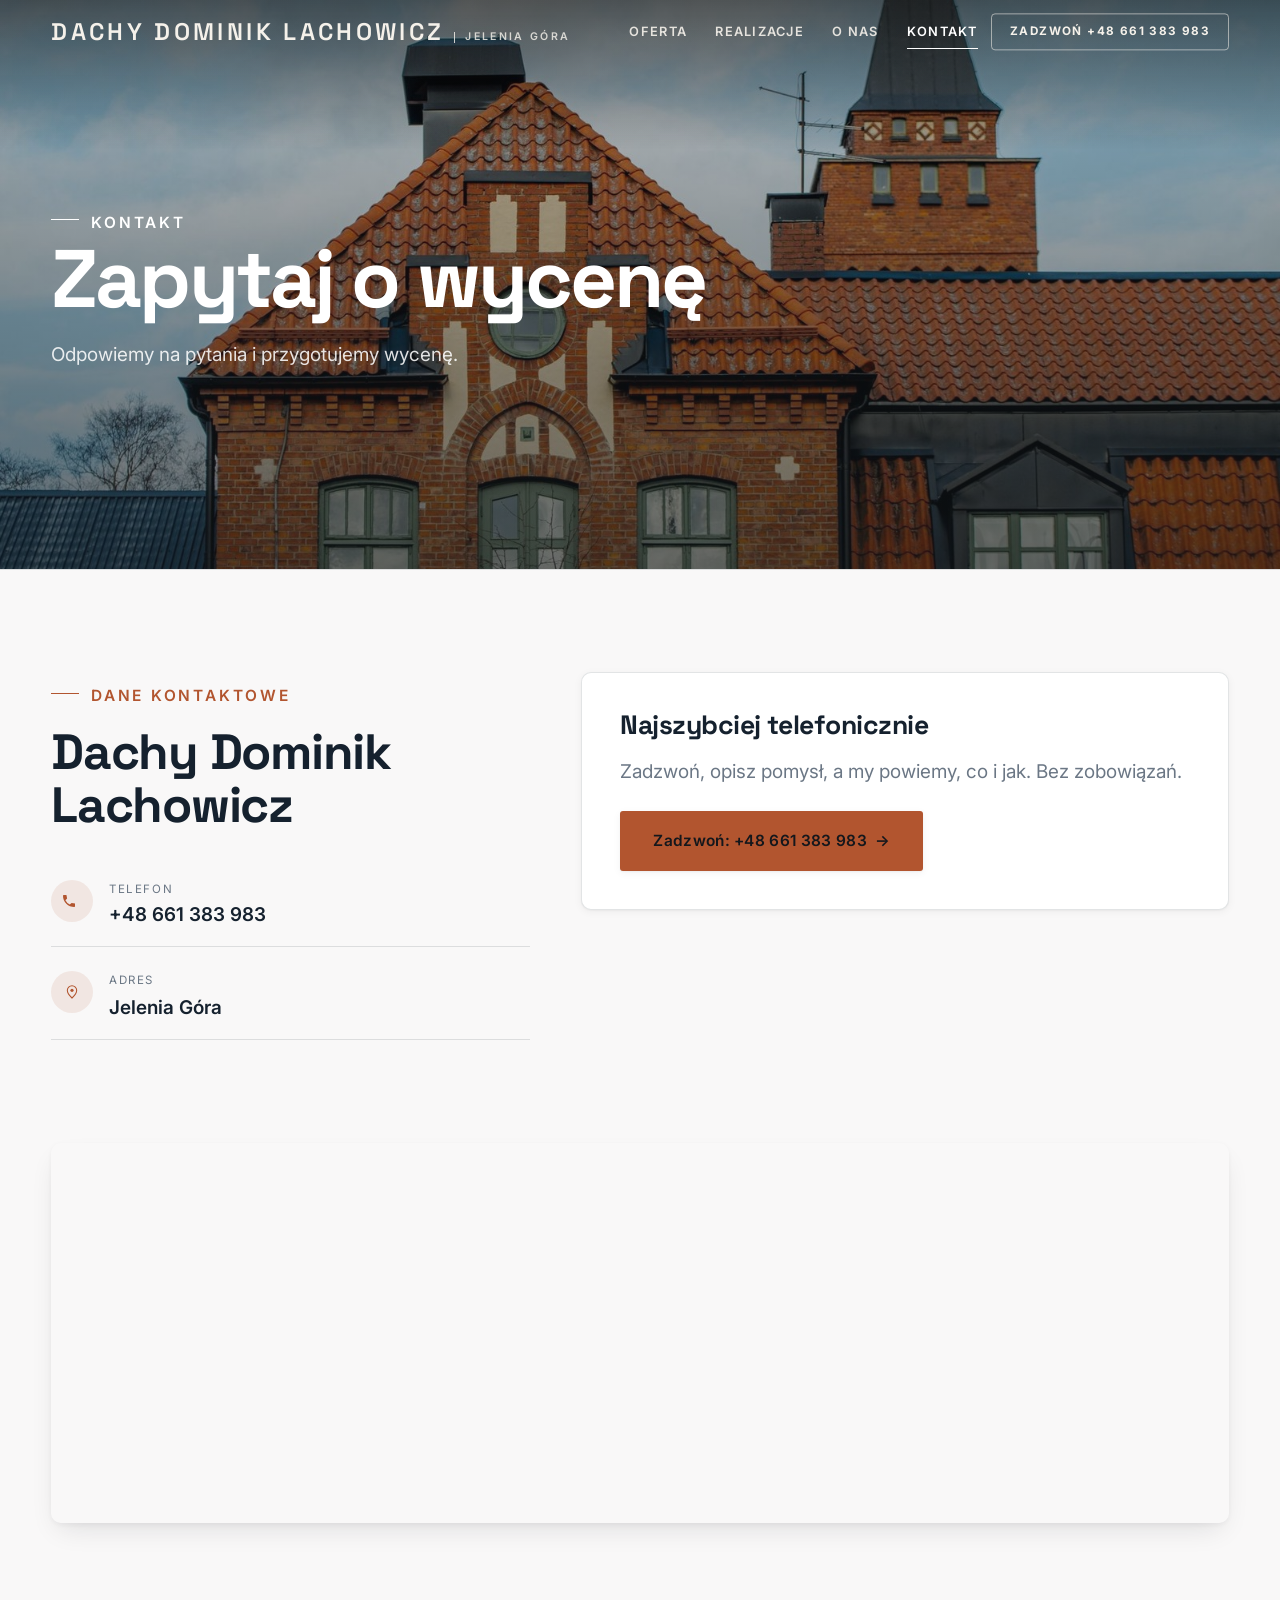
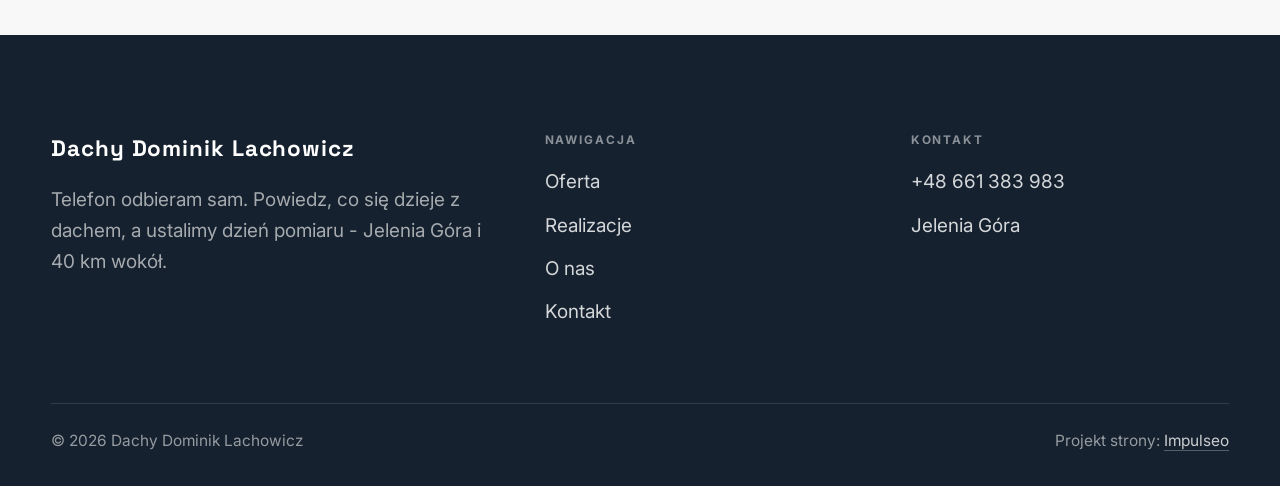
==== commit 946ea6cd: "Dema nie mogą wpadać do wyszukiwarek: noindex na wszystkich podstronach" ====
--- a/kontakt.html
+++ b/kontakt.html
@@ -1,6 +1,7 @@
 <!DOCTYPE html>
 <html lang="pl">
 <head>
+<meta name="robots" content="noindex, nofollow">
 <meta charset="UTF-8">
 <meta name="viewport" content="width=device-width, initial-scale=1.0">
 <title>Kontakt - Dachy Dominik Lachowicz</title>
